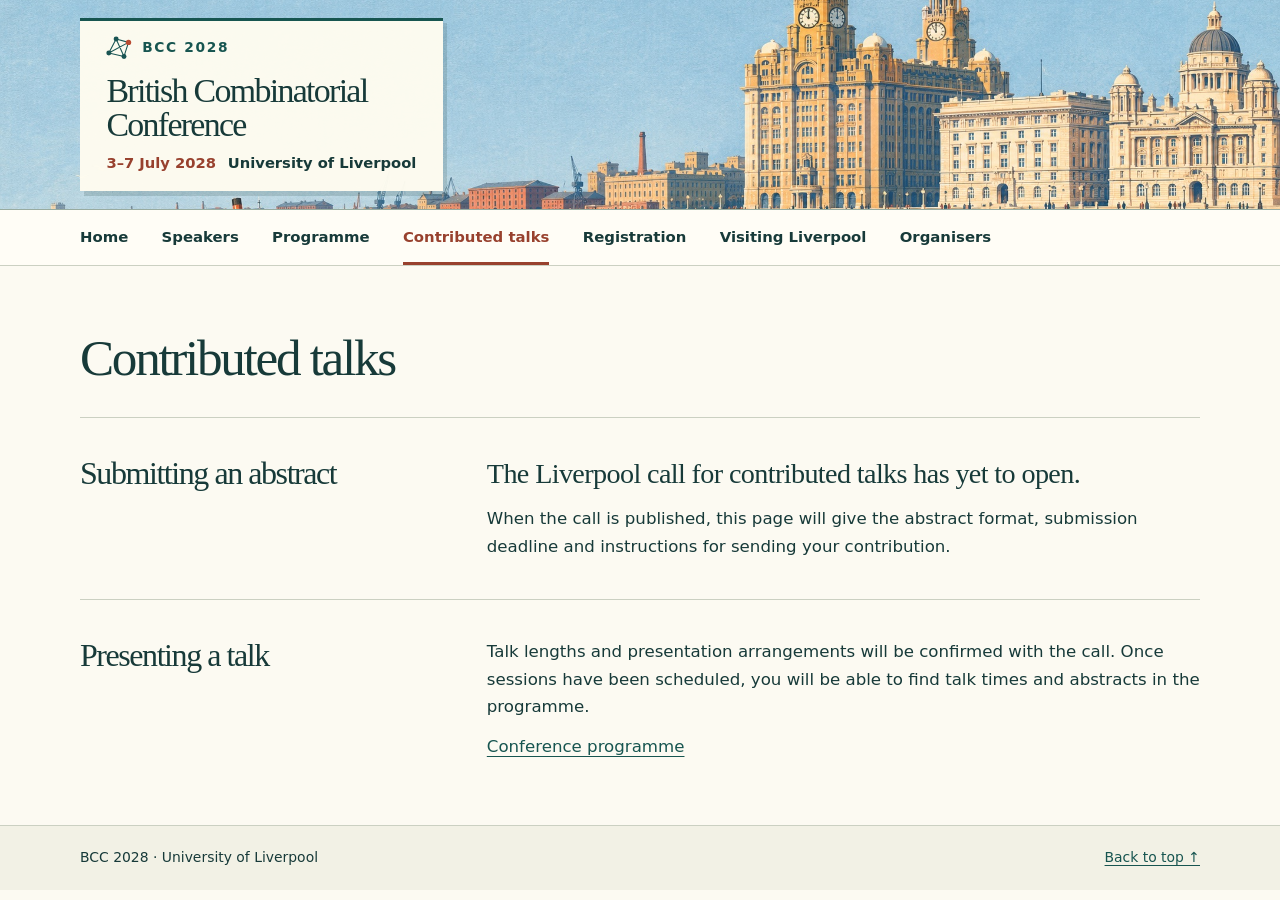
==== contributed-talks.html @ 3dedb6b8 "Introduce a full-width Liverpool banner and conference information pages" ====
<!doctype html>
<html lang="en-GB">
<head>
  <meta charset="utf-8">
  <meta name="viewport" content="width=device-width, initial-scale=1">
  <title>Contributed talks and abstract submissions · BCC 2028</title>
  <meta name="description" content="Contributed talks and abstract submissions at the 32nd British Combinatorial Conference, University of Liverpool, 3–7 July 2028.">
  <link rel="icon" href="assets/mark.svg" type="image/svg+xml">
  <link rel="stylesheet" href="style.css?v=2">
</head>
<body id="top" class="interior">
  <a class="skip" href="#main">Skip to content</a>
  <header>
    <div class="banner">
      <div class="wrap banner-inner"><div class="event">
        <a class="mark" href="index.html" aria-label="BCC 2028 home"><img src="assets/mark.svg" width="37" height="35" alt=""> BCC 2028</a>
        <p class="event-title">British Combinatorial<br>Conference</p>
        <p class="dateline"><span>3–7 July 2028</span><span>University of Liverpool</span></p>
      </div></div>
    </div>
    <nav aria-label="Conference navigation"><div class="wrap nav-links">
      <a href="index.html">Home</a>
      <a href="speakers.html">Speakers</a>
      <a href="programme.html">Programme</a>
      <a href="contributed-talks.html" aria-current="page">Contributed talks</a>
      <a href="registration.html">Registration</a>
      <a href="visiting-liverpool.html">Visiting Liverpool</a>
      <a href="organisers.html">Organisers</a></div></nav>
  </header>
  <main class="wrap" id="main"><h1 class="page-title">Contributed talks</h1>
    <section class="row"><h2>Submitting an abstract</h2>
      <div><p class="lead">The Liverpool call for contributed talks has yet to open.</p>
        <p>When the call is published, this page will give the abstract format, submission deadline and instructions for sending your contribution.</p></div></section>
    <section class="row"><h2>Presenting a talk</h2>
      <div><p>Talk lengths and presentation arrangements will be confirmed with the call. Once sessions have been scheduled, you will be able to find talk times and abstracts in the programme.</p>
        <p><a href="programme.html">Conference programme</a></p></div></section>
  </main>
  <footer><div class="wrap"><span>BCC 2028 · University of Liverpool</span><a href="#top">Back to top ↑</a></div></footer>
</body>
</html>
---- style.css ----
:root {
  color-scheme: light;
  --paper: #fcfaf2;
  --ink: #173a39;
  --teal: #175550;
  --rust: #98412e;
  --line: #cbd0c2;
  --serif: "Iowan Old Style", "Palatino Linotype", Georgia, serif;
}
* { box-sizing: border-box; }
body { margin: 0; background: var(--paper); color: var(--ink); font: 1.04rem/1.65 "Avenir Next", Avenir, system-ui, sans-serif; }
a { color: var(--teal); text-underline-offset: .22em; text-decoration-thickness: 1px; }
a:hover { color: var(--rust); }
a:focus-visible { outline: 3px solid var(--rust); outline-offset: 3px; }
.wrap { width: min(1120px, 90%); margin-inline: auto; }
.skip { position: absolute; z-index: 2; top: -8rem; padding: .7rem 1rem; background: white; }
.skip:focus { top: .5rem; left: .5rem; }
.banner {
  background: #e7eddb url("assets/waterfront-banner.jpg") center 58% / cover no-repeat;
  border-bottom: 1px solid #98aba0;
}
.banner-inner { display: flex; align-items: center; min-height: clamp(355px, 32vw, 500px); padding-block: 36px; }
.event {
  width: fit-content;
  max-width: 100%;
  background: rgb(255 252 240 / 96%);
  padding: clamp(22px, 2.5vw, 40px) clamp(24px, 3.4vw, 52px);
  box-shadow: 4px 5px 0 rgb(32 64 58 / 16%);
  border-top: 3px solid var(--teal);
}
.mark { display: inline-flex; align-items: center; gap: .55rem; font-size: .86rem; letter-spacing: .12em; font-weight: 750; text-decoration: none; }
.event-title, h1, h2, .lead, .days { font-family: var(--serif); font-weight: 500; }
.event-title { margin: .55rem 0 .9rem; font-size: clamp(2.25rem, 4.8vw, 4.6rem); line-height: 1.02; letter-spacing: -.05em; }
.dateline { display: flex; flex-wrap: wrap; gap: .1em .8em; margin: 0; font-size: clamp(.92rem, 1.15vw, 1.1rem); font-weight: 600; }
.dateline span:first-child { color: var(--rust); }
.interior .banner-inner { min-height: 205px; padding-block: 18px; }
.interior .event { padding: .85rem 1.65rem 1rem; }
.interior .event-title { font-size: clamp(1.9rem, 2.65vw, 2.85rem); margin: .3rem 0 .5rem; }
.interior .mark img { width: 27px; height: 26px; }
nav { background: #fffdf6; border-bottom: 1px solid var(--line); }
.nav-links { display: flex; flex-wrap: wrap; gap: 0 clamp(.8rem, 2.6vw, 2.8rem); }
.nav-links a { padding: .92rem 0 .75rem; border-bottom: 3px solid transparent; color: var(--ink); text-decoration: none; font-size: .93rem; font-weight: 600; }
.nav-links a:hover, .nav-links a[aria-current] { color: var(--rust); border-color: var(--rust); }
main { padding-block: clamp(2.6rem, 5vw, 4.9rem); }
h1, h2 { line-height: 1.1; letter-spacing: -.045em; margin: 0; }
.home h2, .page-title { font-size: clamp(2.35rem, 4vw, 3.65rem); }
.page-title { padding-bottom: .6em; }
p { margin: 0 0 .8rem; max-width: 68ch; }
p:last-child { margin-bottom: 0; }
.welcome { display: grid; grid-template-columns: 1fr minmax(170px, .33fr); align-items: start; gap: 9%; padding-bottom: 2.9rem; }
.welcome h2 { margin-bottom: .55em; }
.lead { font-size: clamp(1.5rem, 2.2vw, 2rem); line-height: 1.3; letter-spacing: -.022em; }
.date-card { border-block: 2px solid var(--teal); text-align: center; padding: 1.05rem .3rem; line-height: 1.35; }
.month { font-size: .85rem; font-weight: 700; letter-spacing: .14em; text-transform: uppercase; color: var(--rust); }
.days { font-size: 3.5rem; letter-spacing: -.06em; line-height: 1.15; }
.days span { padding-inline: .08em; }
.date-card p { font-size: .89rem; margin-bottom: .5rem; }
.calendar { display: inline-block; font-size: .94rem; font-weight: 650; }
.calendar span { margin-left: .18rem; }
.row { border-top: 1px solid var(--line); padding-block: clamp(1.6rem, 3vw, 2.7rem); display: grid; grid-template-columns: 1fr 2.1fr; gap: 6%; }
.row:last-child { padding-bottom: 0; }
.row h2, .home .row h2 { font-size: clamp(1.65rem, 2.5vw, 2.25rem); }
.editions, .people { padding: 0; margin: 0; list-style: none; }
.editions { display: flex; flex-wrap: wrap; gap: .5rem 1.65rem; }
.people { display: grid; grid-template-columns: repeat(auto-fit, minmax(200px, 1fr)); gap: .65rem 1.2rem; margin-top: 1rem; }
footer { border-top: 1px solid var(--line); background: #f2f1e5; }
footer .wrap { display: flex; justify-content: space-between; gap: .8rem; flex-wrap: wrap; padding-block: 1.3rem; font-size: .87rem; }
@media (max-width: 720px) {
  .banner-inner { min-height: 330px; align-items: flex-end; }
  .banner { background-position: 68% center; }
  .event { padding: 1.15rem 1.4rem; }
  .nav-links { gap: 0 1.15rem; padding-block: .3rem; }
  .nav-links a { padding-block: .48rem .3rem; }
  .row { grid-template-columns: 1fr; gap: .75rem; }
  .welcome { grid-template-columns: 1fr; gap: 1.5rem; }
  .date-card { display: flex; align-items: baseline; gap: .7rem; flex-wrap: wrap; text-align: left; border-bottom: 0; padding-top: .7rem; }
  .date-card .days { font-size: 2rem; }
}
@media (max-width: 450px) {
  .banner-inner { padding-block: 1.1rem; }
  .event-title { font-size: clamp(1.75rem, 7.7vw, 2.15rem); }
  .event, .interior .event { padding: .75rem 1rem; }
  .dateline { display: grid; gap: 0; }
  .nav-links { column-gap: .98rem; }
  .nav-links a { font-size: .88rem; }
}
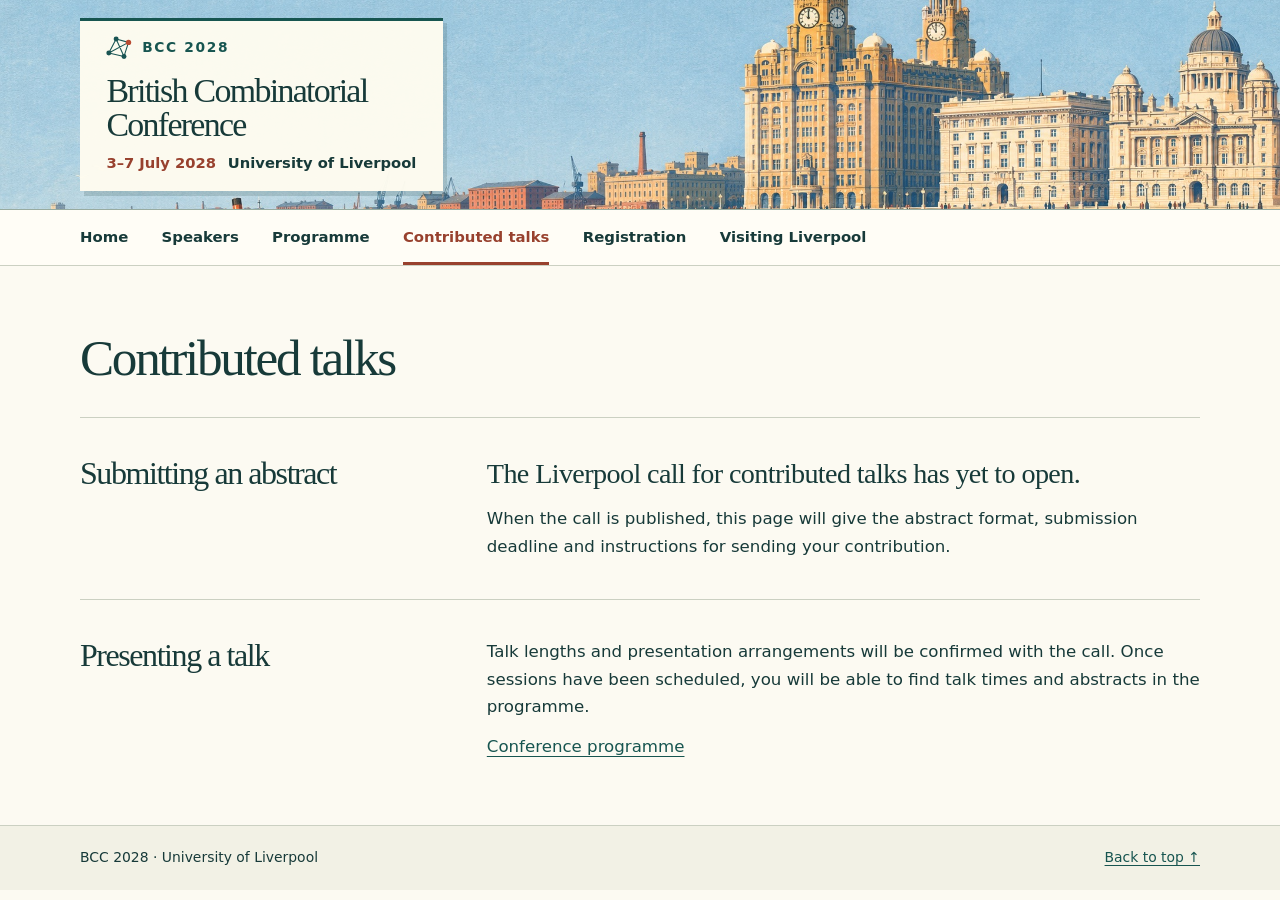
==== commit 9fc11b05: "Remove the organisers page and its navigation links" ====
--- a/contributed-talks.html
+++ b/contributed-talks.html
@@ -24,8 +24,7 @@
       <a href="programme.html">Programme</a>
       <a href="contributed-talks.html" aria-current="page">Contributed talks</a>
       <a href="registration.html">Registration</a>
-      <a href="visiting-liverpool.html">Visiting Liverpool</a>
-      <a href="organisers.html">Organisers</a></div></nav>
+      <a href="visiting-liverpool.html">Visiting Liverpool</a></div></nav>
   </header>
   <main class="wrap" id="main"><h1 class="page-title">Contributed talks</h1>
     <section class="row"><h2>Submitting an abstract</h2>
--- a/style.css
+++ b/style.css
@@ -84,3 +84,15 @@
   .nav-links { column-gap: .98rem; }
   .nav-links a { font-size: .88rem; }
 }
+
+.home-footer { background: linear-gradient(#edf4e9, #d8e9e2); }
+.submarine-harbour { width: min(1120px, 94%); margin-inline: auto; padding-block: clamp(1.5rem, 4vw, 3.5rem) 1.2rem; }
+.floating-submarine { margin: 0; display: block; width: 100%; transform-origin: 50% 65%; animation: submarine-float 7s ease-in-out infinite; }
+.floating-submarine img { display: block; width: 100%; height: auto; }
+@keyframes submarine-float {
+  0%, 100% { transform: translateY(0) rotate(-.35deg); }
+  50% { transform: translateY(-9px) rotate(.35deg); }
+}
+@media (prefers-reduced-motion: reduce) {
+  .floating-submarine { animation: none; }
+}
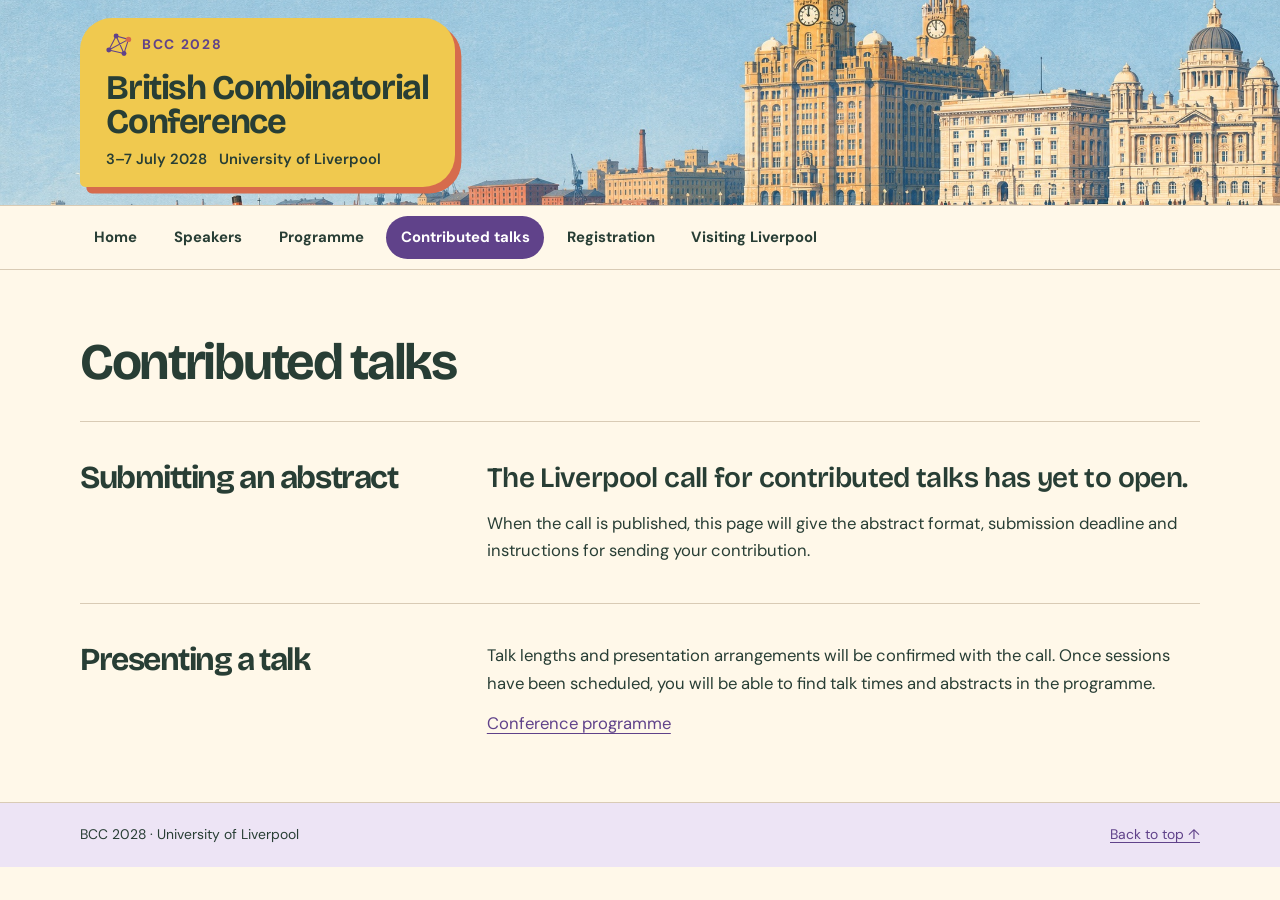
==== commit 8aecea84: "Apply the Liverpool Pop theme across the conference site" ====
--- a/contributed-talks.html
+++ b/contributed-talks.html
@@ -6,7 +6,8 @@
   <title>Contributed talks and abstract submissions · BCC 2028</title>
   <meta name="description" content="Contributed talks and abstract submissions at the 32nd British Combinatorial Conference, University of Liverpool, 3–7 July 2028.">
   <link rel="icon" href="assets/mark.svg" type="image/svg+xml">
-  <link rel="stylesheet" href="style.css?v=2">
+  <link rel="stylesheet" href="https://fonts.googleapis.com/css2?family=Bricolage+Grotesque:wght@600;700&amp;family=DM+Sans:wght@400;600;700&amp;display=swap">
+  <link rel="stylesheet" href="style.css?v=7">
 </head>
 <body id="top" class="interior">
   <a class="skip" href="#main">Skip to content</a>
--- a/style.css
+++ b/style.css
@@ -1,46 +1,51 @@
 :root {
   color-scheme: light;
-  --paper: #fcfaf2;
-  --ink: #173a39;
-  --teal: #175550;
-  --rust: #98412e;
-  --line: #cbd0c2;
-  --serif: "Iowan Old Style", "Palatino Linotype", Georgia, serif;
+  --paper: #fff8e9;
+  --ink: #283e35;
+  --purple: #60428a;
+  --purple-dark: #472e6e;
+  --lavender: #ede4f5;
+  --yellow: #f0c94f;
+  --coral: #d66b4d;
+  --line: #d9cbb5;
+  --heading: "Bricolage Grotesque", "Avenir Next", system-ui, sans-serif;
+  --body: "DM Sans", "Avenir Next", system-ui, sans-serif;
 }
 * { box-sizing: border-box; }
-body { margin: 0; background: var(--paper); color: var(--ink); font: 1.04rem/1.65 "Avenir Next", Avenir, system-ui, sans-serif; }
-a { color: var(--teal); text-underline-offset: .22em; text-decoration-thickness: 1px; }
-a:hover { color: var(--rust); }
-a:focus-visible { outline: 3px solid var(--rust); outline-offset: 3px; }
+body { margin: 0; background: var(--paper); color: var(--ink); font: 1.04rem/1.65 var(--body); }
+a { color: var(--purple); text-underline-offset: .22em; text-decoration-thickness: 1px; }
+a:hover { color: var(--purple-dark); }
+a:focus-visible { outline: 3px solid var(--purple-dark); outline-offset: 3px; }
 .wrap { width: min(1120px, 90%); margin-inline: auto; }
 .skip { position: absolute; z-index: 2; top: -8rem; padding: .7rem 1rem; background: white; }
 .skip:focus { top: .5rem; left: .5rem; }
 .banner {
-  background: #e7eddb url("assets/waterfront-banner.jpg") center 58% / cover no-repeat;
-  border-bottom: 1px solid #98aba0;
+  background: var(--lavender) url("assets/waterfront-banner.jpg") center 58% / cover no-repeat;
+  border-bottom: 1px solid var(--line);
 }
 .banner-inner { display: flex; align-items: center; min-height: clamp(355px, 32vw, 500px); padding-block: 36px; }
 .event {
   width: fit-content;
   max-width: 100%;
-  background: rgb(255 252 240 / 96%);
+  background: var(--yellow);
   padding: clamp(22px, 2.5vw, 40px) clamp(24px, 3.4vw, 52px);
-  box-shadow: 4px 5px 0 rgb(32 64 58 / 16%);
-  border-top: 3px solid var(--teal);
+  border-radius: 2rem 2rem 2rem .35rem;
+  box-shadow: .4rem .4rem 0 var(--coral);
 }
-.mark { display: inline-flex; align-items: center; gap: .55rem; font-size: .86rem; letter-spacing: .12em; font-weight: 750; text-decoration: none; }
-.event-title, h1, h2, .lead, .days { font-family: var(--serif); font-weight: 500; }
-.event-title { margin: .55rem 0 .9rem; font-size: clamp(2.25rem, 4.8vw, 4.6rem); line-height: 1.02; letter-spacing: -.05em; }
+.mark { display: inline-flex; align-items: center; gap: .55rem; font-size: .86rem; letter-spacing: .12em; font-weight: 700; text-decoration: none; }
+.event-title, h1, h2, .lead, .days { font-family: var(--heading); font-weight: 700; }
+.event-title { margin: .55rem 0 .9rem; font-size: clamp(2.3rem, 5vw, 4.35rem); line-height: .98; letter-spacing: -.04em; }
 .dateline { display: flex; flex-wrap: wrap; gap: .1em .8em; margin: 0; font-size: clamp(.92rem, 1.15vw, 1.1rem); font-weight: 600; }
-.dateline span:first-child { color: var(--rust); }
+.hero-action { margin-top: 1rem; }
 .interior .banner-inner { min-height: 205px; padding-block: 18px; }
 .interior .event { padding: .85rem 1.65rem 1rem; }
-.interior .event-title { font-size: clamp(1.9rem, 2.65vw, 2.85rem); margin: .3rem 0 .5rem; }
+.interior .event-title { font-size: clamp(1.85rem, 2.7vw, 2.65rem); margin: .3rem 0 .5rem; }
 .interior .mark img { width: 27px; height: 26px; }
-nav { background: #fffdf6; border-bottom: 1px solid var(--line); }
-.nav-links { display: flex; flex-wrap: wrap; gap: 0 clamp(.8rem, 2.6vw, 2.8rem); }
-.nav-links a { padding: .92rem 0 .75rem; border-bottom: 3px solid transparent; color: var(--ink); text-decoration: none; font-size: .93rem; font-weight: 600; }
-.nav-links a:hover, .nav-links a[aria-current] { color: var(--rust); border-color: var(--rust); }
+nav { background: var(--paper); border-bottom: 1px solid var(--line); }
+.nav-links { display: flex; flex-wrap: wrap; gap: .35rem .5rem; padding-block: .65rem; }
+.nav-links a { padding: .55rem .9rem; border-radius: 999px; color: var(--ink); text-decoration: none; font-size: .93rem; font-weight: 700; }
+.nav-links a:hover { background: var(--lavender); color: var(--purple-dark); }
+.nav-links a[aria-current="page"] { background: var(--purple); color: #fff; }
 main { padding-block: clamp(2.6rem, 5vw, 4.9rem); }
 h1, h2 { line-height: 1.1; letter-spacing: -.045em; margin: 0; }
 .home h2, .page-title { font-size: clamp(2.35rem, 4vw, 3.65rem); }
@@ -49,31 +54,33 @@
 p:last-child { margin-bottom: 0; }
 .welcome { display: grid; grid-template-columns: 1fr minmax(170px, .33fr); align-items: start; gap: 9%; padding-bottom: 2.9rem; }
 .welcome h2 { margin-bottom: .55em; }
-.lead { font-size: clamp(1.5rem, 2.2vw, 2rem); line-height: 1.3; letter-spacing: -.022em; }
-.date-card { border-block: 2px solid var(--teal); text-align: center; padding: 1.05rem .3rem; line-height: 1.35; }
-.month { font-size: .85rem; font-weight: 700; letter-spacing: .14em; text-transform: uppercase; color: var(--rust); }
+.lead { font-weight: 600; font-size: clamp(1.5rem, 2.2vw, 2rem); line-height: 1.3; letter-spacing: -.022em; }
+.date-card { background: var(--lavender); border-radius: 1.75rem 1.75rem .35rem 1.75rem; text-align: center; padding: 1.4rem 1rem; line-height: 1.35; }
+.month { font-size: .85rem; font-weight: 700; letter-spacing: .14em; text-transform: uppercase; color: var(--purple-dark); }
 .days { font-size: 3.5rem; letter-spacing: -.06em; line-height: 1.15; }
 .days span { padding-inline: .08em; }
 .date-card p { font-size: .89rem; margin-bottom: .5rem; }
-.calendar { display: inline-block; font-size: .94rem; font-weight: 650; }
-.calendar span { margin-left: .18rem; }
+.pill { display: inline-flex; align-items: center; gap: .5rem; padding: .55rem .95rem; border-radius: 999px; background: var(--purple); color: #fff; font-size: .94rem; font-weight: 700; text-decoration: none; }
+.pill:hover { background: var(--purple-dark); color: #fff; text-decoration: underline; }
+@media (hover: hover) and (prefers-reduced-motion: no-preference) {
+  .pill { transition: transform .16s ease; }
+  .pill:hover { transform: rotate(-2deg); }
+}
 .row { border-top: 1px solid var(--line); padding-block: clamp(1.6rem, 3vw, 2.7rem); display: grid; grid-template-columns: 1fr 2.1fr; gap: 6%; }
 .row:last-child { padding-bottom: 0; }
 .row h2, .home .row h2 { font-size: clamp(1.65rem, 2.5vw, 2.25rem); }
-.editions, .people { padding: 0; margin: 0; list-style: none; }
+.editions { padding: 0; margin: 0; list-style: none; }
 .editions { display: flex; flex-wrap: wrap; gap: .5rem 1.65rem; }
-.people { display: grid; grid-template-columns: repeat(auto-fit, minmax(200px, 1fr)); gap: .65rem 1.2rem; margin-top: 1rem; }
-footer { border-top: 1px solid var(--line); background: #f2f1e5; }
+footer { border-top: 1px solid var(--line); background: var(--lavender); }
 footer .wrap { display: flex; justify-content: space-between; gap: .8rem; flex-wrap: wrap; padding-block: 1.3rem; font-size: .87rem; }
 @media (max-width: 720px) {
   .banner-inner { min-height: 330px; align-items: flex-end; }
   .banner { background-position: 68% center; }
   .event { padding: 1.15rem 1.4rem; }
-  .nav-links { gap: 0 1.15rem; padding-block: .3rem; }
-  .nav-links a { padding-block: .48rem .3rem; }
+  .nav-links a { padding: .55rem .75rem; }
   .row { grid-template-columns: 1fr; gap: .75rem; }
   .welcome { grid-template-columns: 1fr; gap: 1.5rem; }
-  .date-card { display: flex; align-items: baseline; gap: .7rem; flex-wrap: wrap; text-align: left; border-bottom: 0; padding-top: .7rem; }
+  .date-card { display: flex; align-items: baseline; gap: .7rem; flex-wrap: wrap; text-align: left; }
   .date-card .days { font-size: 2rem; }
 }
 @media (max-width: 450px) {
@@ -81,12 +88,11 @@
   .event-title { font-size: clamp(1.75rem, 7.7vw, 2.15rem); }
   .event, .interior .event { padding: .75rem 1rem; }
   .dateline { display: grid; gap: 0; }
-  .nav-links { column-gap: .98rem; }
   .nav-links a { font-size: .88rem; }
 }
 
-.home-footer { background: linear-gradient(#edf4e9, #d8e9e2); }
-.submarine-harbour { width: min(1120px, 94%); margin-inline: auto; padding-block: clamp(1.5rem, 4vw, 3.5rem) 1.2rem; }
+.home-footer { background: linear-gradient(var(--paper), var(--lavender)); }
+.submarine-harbour { width: min(640px, 94%); margin-inline: auto; padding-block: 1.5rem .5rem; }
 .floating-submarine { margin: 0; display: block; width: 100%; transform-origin: 50% 65%; animation: submarine-float 7s ease-in-out infinite; }
 .floating-submarine img { display: block; width: 100%; height: auto; }
 @keyframes submarine-float {
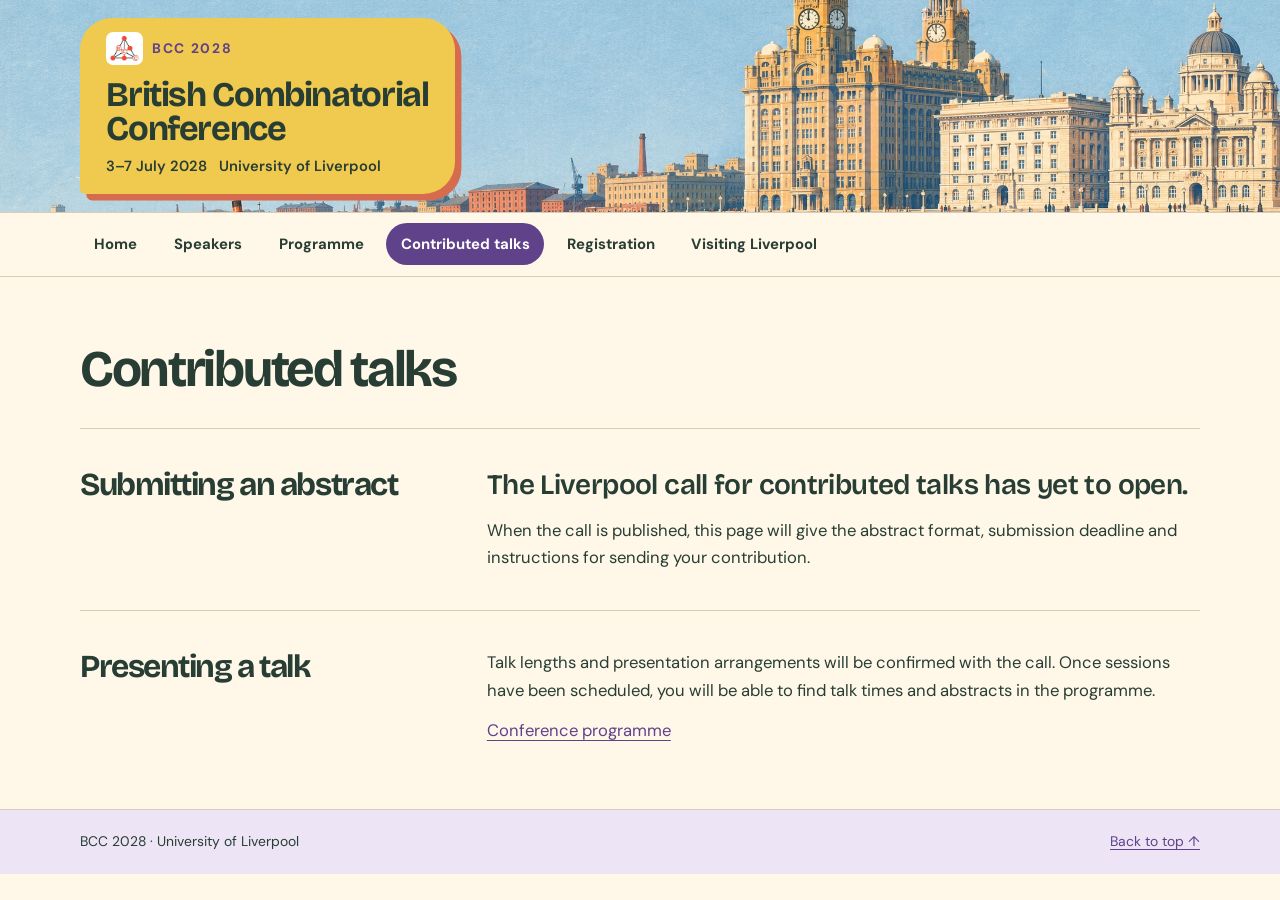
==== commit 441224b9: "Use the British Combinatorial Committee logo" ====
--- a/contributed-talks.html
+++ b/contributed-talks.html
@@ -5,16 +5,16 @@
   <meta name="viewport" content="width=device-width, initial-scale=1">
   <title>Contributed talks and abstract submissions · BCC 2028</title>
   <meta name="description" content="Contributed talks and abstract submissions at the 32nd British Combinatorial Conference, University of Liverpool, 3–7 July 2028.">
-  <link rel="icon" href="assets/mark.svg" type="image/svg+xml">
+  <link rel="icon" href="assets/bcc-logo.png" type="image/png">
   <link rel="stylesheet" href="https://fonts.googleapis.com/css2?family=Bricolage+Grotesque:wght@600;700&amp;family=DM+Sans:wght@400;600;700&amp;display=swap">
-  <link rel="stylesheet" href="style.css?v=7">
+  <link rel="stylesheet" href="style.css?v=10">
 </head>
 <body id="top" class="interior">
   <a class="skip" href="#main">Skip to content</a>
   <header>
     <div class="banner">
       <div class="wrap banner-inner"><div class="event">
-        <a class="mark" href="index.html" aria-label="BCC 2028 home"><img src="assets/mark.svg" width="37" height="35" alt=""> BCC 2028</a>
+        <a class="mark" href="index.html" aria-label="BCC 2028 home"><img src="assets/bcc-logo.png" width="320" height="277" alt=""> BCC 2028</a>
         <p class="event-title">British Combinatorial<br>Conference</p>
         <p class="dateline"><span>3–7 July 2028</span><span>University of Liverpool</span></p>
       </div></div>
--- a/style.css
+++ b/style.css
@@ -33,6 +33,7 @@
   box-shadow: .4rem .4rem 0 var(--coral);
 }
 .mark { display: inline-flex; align-items: center; gap: .55rem; font-size: .86rem; letter-spacing: .12em; font-weight: 700; text-decoration: none; }
+.mark img { width: 48px; height: auto; padding: 4px; border-radius: .45rem; background: #fff; }
 .event-title, h1, h2, .lead, .days { font-family: var(--heading); font-weight: 700; }
 .event-title { margin: .55rem 0 .9rem; font-size: clamp(2.3rem, 5vw, 4.35rem); line-height: .98; letter-spacing: -.04em; }
 .dateline { display: flex; flex-wrap: wrap; gap: .1em .8em; margin: 0; font-size: clamp(.92rem, 1.15vw, 1.1rem); font-weight: 600; }
@@ -40,7 +41,7 @@
 .interior .banner-inner { min-height: 205px; padding-block: 18px; }
 .interior .event { padding: .85rem 1.65rem 1rem; }
 .interior .event-title { font-size: clamp(1.85rem, 2.7vw, 2.65rem); margin: .3rem 0 .5rem; }
-.interior .mark img { width: 27px; height: 26px; }
+.interior .mark img { width: 37px; }
 nav { background: var(--paper); border-bottom: 1px solid var(--line); }
 .nav-links { display: flex; flex-wrap: wrap; gap: .35rem .5rem; padding-block: .65rem; }
 .nav-links a { padding: .55rem .9rem; border-radius: 999px; color: var(--ink); text-decoration: none; font-size: .93rem; font-weight: 700; }
@@ -69,16 +70,53 @@
 .row { border-top: 1px solid var(--line); padding-block: clamp(1.6rem, 3vw, 2.7rem); display: grid; grid-template-columns: 1fr 2.1fr; gap: 6%; }
 .row:last-child { padding-bottom: 0; }
 .row h2, .home .row h2 { font-size: clamp(1.65rem, 2.5vw, 2.25rem); }
+.plenary { border-top: 1px solid var(--line); padding-block: clamp(1.6rem, 3vw, 2.7rem); }
+.plenary h2 { font-size: clamp(1.65rem, 2.5vw, 2.25rem); margin-bottom: .6rem; }
+.speaker-grid {
+  display: grid;
+  grid-template-columns: repeat(3, minmax(0, 1fr));
+  gap: clamp(.75rem, 2vw, 1.25rem);
+  padding: 0;
+  margin: 1.5rem 0 0;
+  list-style: none;
+}
+.speaker-slot {
+  display: grid;
+  justify-items: center;
+  gap: .65rem;
+  padding: 1.25rem .65rem;
+  border-radius: 1.4rem 1.4rem 1.4rem .3rem;
+  background: var(--lavender);
+  color: var(--purple-dark);
+  font-size: .95rem;
+  font-weight: 700;
+  text-align: center;
+}
+.speaker-slot:nth-child(3n + 2) { background: #faebaf; }
+.speaker-slot:nth-child(3n) { background: #f8dfd3; }
+.speaker-slot::before {
+  content: "";
+  width: clamp(3.6rem, 8vw, 5.5rem);
+  aspect-ratio: 1;
+  border-radius: 50%;
+  background: var(--paper) url("assets/speaker-placeholder.svg") center / 100% no-repeat;
+}
 .editions { padding: 0; margin: 0; list-style: none; }
 .editions { display: flex; flex-wrap: wrap; gap: .5rem 1.65rem; }
 footer { border-top: 1px solid var(--line); background: var(--lavender); }
 footer .wrap { display: flex; justify-content: space-between; gap: .8rem; flex-wrap: wrap; padding-block: 1.3rem; font-size: .87rem; }
+@media (min-width: 1560px) {
+  .home .banner { background-position: center top; }
+  /* The waterfront artwork is 3:1. Leave room for the towers and river on wide displays. */
+  .home .banner-inner { min-height: max(500px, 28vw); }
+}
 @media (max-width: 720px) {
   .banner-inner { min-height: 330px; align-items: flex-end; }
   .banner { background-position: 68% center; }
   .event { padding: 1.15rem 1.4rem; }
   .nav-links a { padding: .55rem .75rem; }
   .row { grid-template-columns: 1fr; gap: .75rem; }
+  .speaker-grid { grid-template-columns: repeat(2, minmax(0, 1fr)); }
   .welcome { grid-template-columns: 1fr; gap: 1.5rem; }
   .date-card { display: flex; align-items: baseline; gap: .7rem; flex-wrap: wrap; text-align: left; }
   .date-card .days { font-size: 2rem; }
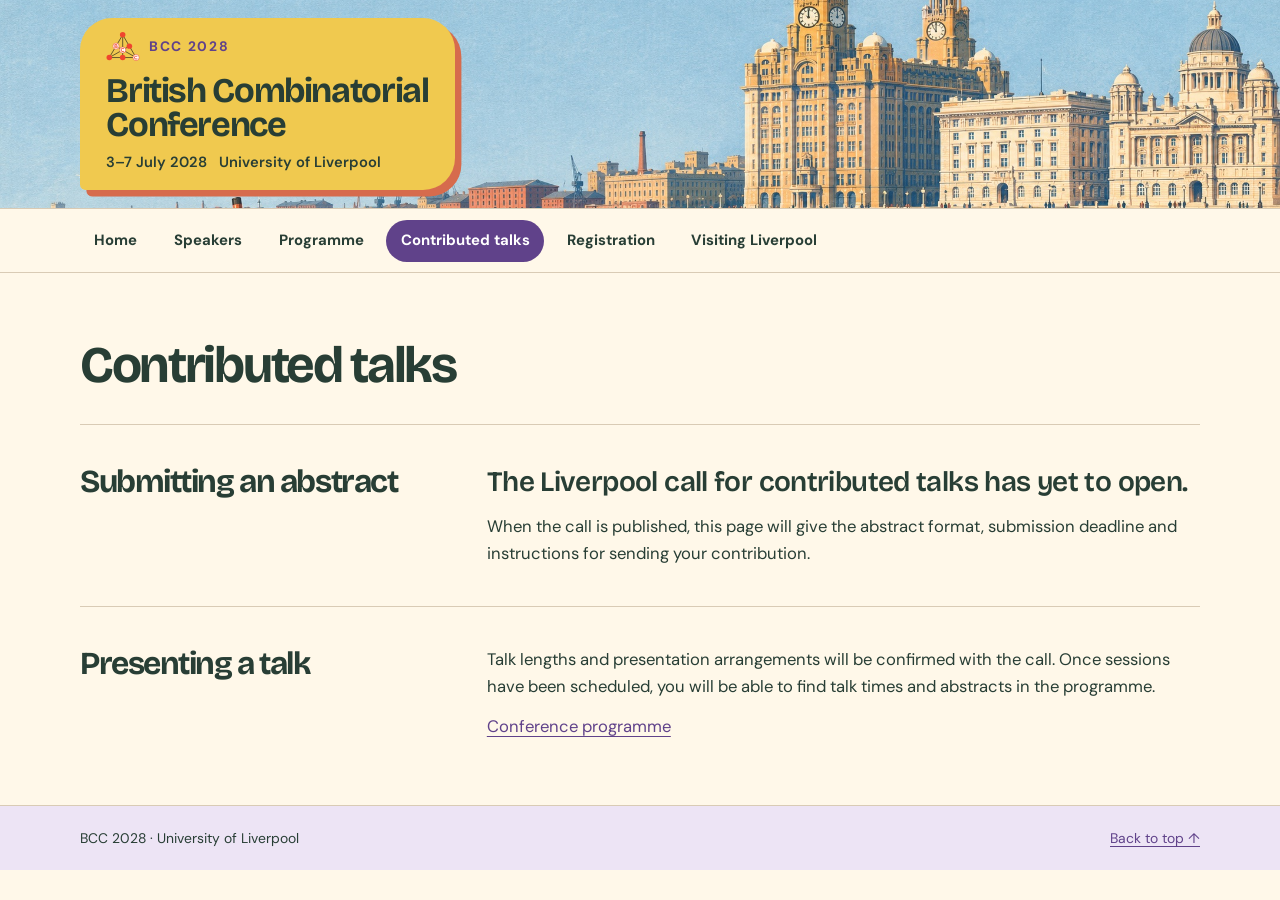
==== commit 293cdfe6: "Redraw the BCC logo with a transparent background" ====
--- a/contributed-talks.html
+++ b/contributed-talks.html
@@ -5,16 +5,16 @@
   <meta name="viewport" content="width=device-width, initial-scale=1">
   <title>Contributed talks and abstract submissions · BCC 2028</title>
   <meta name="description" content="Contributed talks and abstract submissions at the 32nd British Combinatorial Conference, University of Liverpool, 3–7 July 2028.">
-  <link rel="icon" href="assets/bcc-logo.png" type="image/png">
+  <link rel="icon" href="assets/bcc-logo.svg" type="image/svg+xml">
   <link rel="stylesheet" href="https://fonts.googleapis.com/css2?family=Bricolage+Grotesque:wght@600;700&amp;family=DM+Sans:wght@400;600;700&amp;display=swap">
-  <link rel="stylesheet" href="style.css?v=10">
+  <link rel="stylesheet" href="style.css?v=11">
 </head>
 <body id="top" class="interior">
   <a class="skip" href="#main">Skip to content</a>
   <header>
     <div class="banner">
       <div class="wrap banner-inner"><div class="event">
-        <a class="mark" href="index.html" aria-label="BCC 2028 home"><img src="assets/bcc-logo.png" width="320" height="277" alt=""> BCC 2028</a>
+        <a class="mark" href="index.html" aria-label="BCC 2028 home"><img src="assets/bcc-logo.svg" width="320" height="277" alt=""> BCC 2028</a>
         <p class="event-title">British Combinatorial<br>Conference</p>
         <p class="dateline"><span>3–7 July 2028</span><span>University of Liverpool</span></p>
       </div></div>
--- a/style.css
+++ b/style.css
@@ -33,7 +33,7 @@
   box-shadow: .4rem .4rem 0 var(--coral);
 }
 .mark { display: inline-flex; align-items: center; gap: .55rem; font-size: .86rem; letter-spacing: .12em; font-weight: 700; text-decoration: none; }
-.mark img { width: 48px; height: auto; padding: 4px; border-radius: .45rem; background: #fff; }
+.mark img { width: 44px; height: auto; }
 .event-title, h1, h2, .lead, .days { font-family: var(--heading); font-weight: 700; }
 .event-title { margin: .55rem 0 .9rem; font-size: clamp(2.3rem, 5vw, 4.35rem); line-height: .98; letter-spacing: -.04em; }
 .dateline { display: flex; flex-wrap: wrap; gap: .1em .8em; margin: 0; font-size: clamp(.92rem, 1.15vw, 1.1rem); font-weight: 600; }
@@ -41,7 +41,7 @@
 .interior .banner-inner { min-height: 205px; padding-block: 18px; }
 .interior .event { padding: .85rem 1.65rem 1rem; }
 .interior .event-title { font-size: clamp(1.85rem, 2.7vw, 2.65rem); margin: .3rem 0 .5rem; }
-.interior .mark img { width: 37px; }
+.interior .mark img { width: 34px; }
 nav { background: var(--paper); border-bottom: 1px solid var(--line); }
 .nav-links { display: flex; flex-wrap: wrap; gap: .35rem .5rem; padding-block: .65rem; }
 .nav-links a { padding: .55rem .9rem; border-radius: 999px; color: var(--ink); text-decoration: none; font-size: .93rem; font-weight: 700; }
